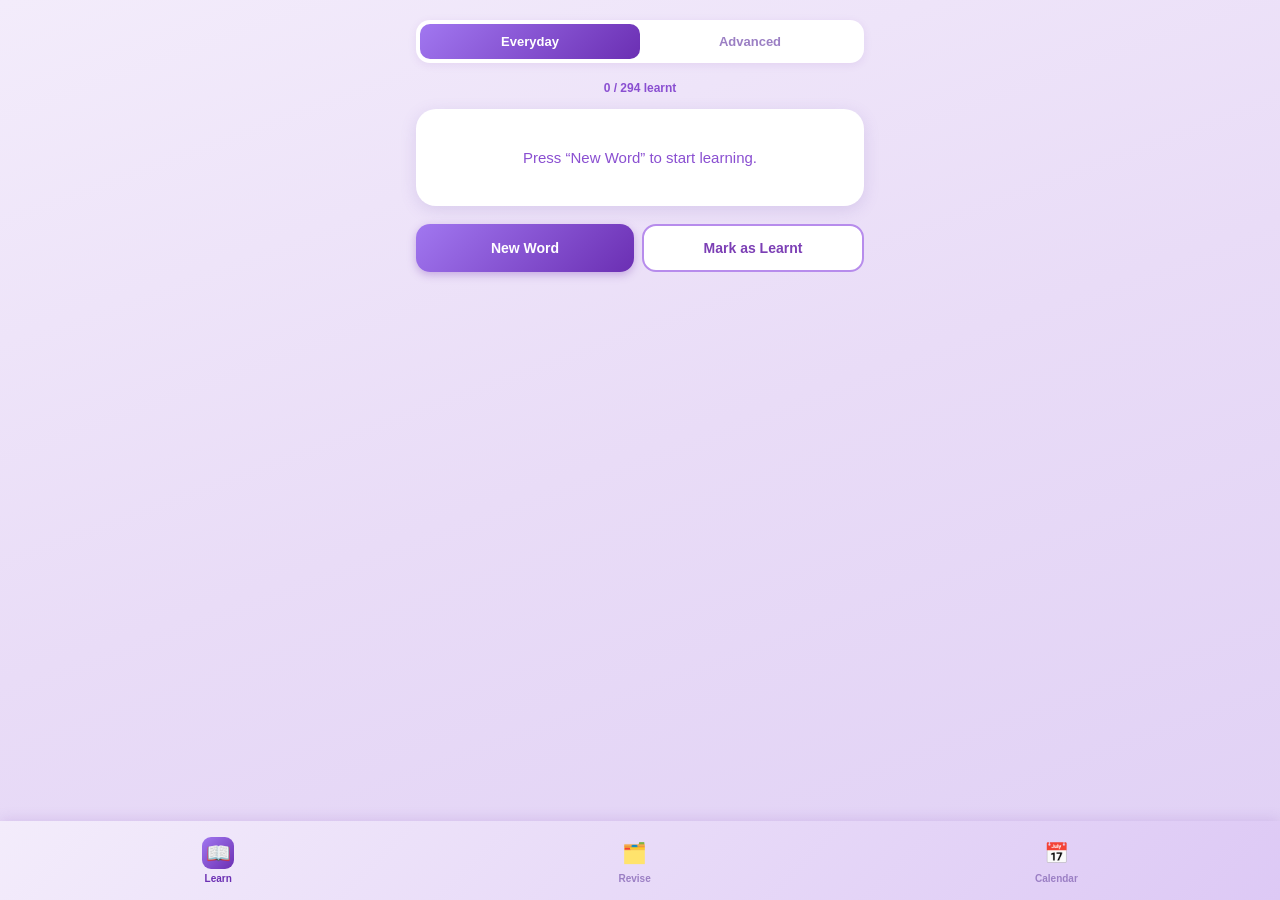
==== App/index.html @ 58595f94 "Initial commit: offline vocabulary PWA Co-Authored-By: Claude Sonnet 5.5 <noreply@anthropic.com>" ====
<!DOCTYPE html>
<html lang="en">
<head>
  <meta charset="UTF-8" />
  <meta name="viewport" content="width=device-width, initial-scale=1, viewport-fit=cover, user-scalable=no" />
  <title>Vocab</title>
  <meta name="theme-color" content="#6b2fb3" />
  <link rel="manifest" href="manifest.json" />
  <link rel="apple-touch-icon" href="icons/icon-180.png" />
  <meta name="apple-mobile-web-app-capable" content="yes" />
  <meta name="apple-mobile-web-app-status-bar-style" content="black-translucent" />
  <meta name="apple-mobile-web-app-title" content="Vocab" />
  <link rel="stylesheet" href="styles.css" />
</head>
<body>
  <main id="app">
    <section id="view-learn" class="view" data-view="learn"></section>
    <section id="view-revise" class="view" data-view="revise" hidden></section>
    <section id="view-calendar" class="view" data-view="calendar" hidden></section>
  </main>

  <nav id="tab-bar">
    <button class="tab-button" data-tab="learn" aria-current="page">
      <span class="tab-icon">📖</span>
      <span class="tab-label">Learn</span>
    </button>
    <button class="tab-button" data-tab="revise">
      <span class="tab-icon">🗂️</span>
      <span class="tab-label">Revise</span>
    </button>
    <button class="tab-button" data-tab="calendar">
      <span class="tab-icon">📅</span>
      <span class="tab-label">Calendar</span>
    </button>
  </nav>

  <script type="module" src="js/app.js"></script>
</body>
</html>
---- App/styles.css ----
* {
  box-sizing: border-box;
  margin: 0;
  padding: 0;
}

html, body {
  height: 100%;
}

body {
  font-family: Helvetica, "Helvetica Neue", Arial, sans-serif;
  background: linear-gradient(160deg, #f3ecfb 0%, #e9dcf7 50%, #e0d0f5 100%);
  color: #3d2463;
  min-height: 100vh;
  min-height: 100dvh;
  display: flex;
  flex-direction: column;
  -webkit-font-smoothing: antialiased;
}

#app {
  flex: 1;
  overflow-y: auto;
  padding: 20px 16px calc(90px + env(safe-area-inset-bottom));
  max-width: 480px;
  margin: 0 auto;
  width: 100%;
}

.view[hidden] {
  display: none;
}

/* ===== Tab bar ===== */
#tab-bar {
  position: fixed;
  bottom: 0;
  left: 0;
  right: 0;
  display: flex;
  justify-content: space-around;
  background: linear-gradient(135deg, #f3ecfb, #ddc9f5);
  padding: 10px 10px calc(10px + env(safe-area-inset-bottom));
  box-shadow: 0 -2px 12px rgba(124, 63, 181, 0.15);
}

.tab-button {
  background: none;
  border: none;
  display: flex;
  flex-direction: column;
  align-items: center;
  gap: 4px;
  padding: 6px 18px;
  color: #9b7fc4;
  font-family: inherit;
  cursor: pointer;
}

.tab-button[aria-current="page"] {
  color: #6b2fb3;
}

.tab-icon {
  font-size: 20px;
  width: 32px;
  height: 32px;
  display: flex;
  align-items: center;
  justify-content: center;
  border-radius: 9px;
}

.tab-button[aria-current="page"] .tab-icon {
  background: linear-gradient(135deg, #a177f0, #6b2fb3);
}

.tab-label {
  font-size: 10px;
  font-weight: 700;
}

/* ===== Word card (Learn tab) ===== */
.word-card {
  background: #ffffff;
  border-radius: 20px;
  padding: 24px 20px;
  box-shadow: 0 4px 16px rgba(124, 92, 181, 0.18);
}

.deck-toggle {
  display: flex;
  background: #ffffff;
  border-radius: 14px;
  padding: 4px;
  margin-bottom: 18px;
  box-shadow: 0 2px 8px rgba(124, 63, 181, 0.1);
}

.deck-toggle button {
  flex: 1;
  border: none;
  background: none;
  padding: 10px;
  border-radius: 10px;
  font-family: inherit;
  font-weight: 700;
  font-size: 13px;
  color: #9b7fc4;
  cursor: pointer;
}

.deck-toggle button.active {
  background: linear-gradient(135deg, #a177f0, #6b2fb3);
  color: white;
}

.progress-label {
  text-align: center;
  font-size: 12px;
  color: #8a4fd1;
  font-weight: 700;
  margin-bottom: 14px;
}

.word-label {
  text-align: center;
  color: #7c3fb5;
  font-size: 11px;
  letter-spacing: 0.08em;
  text-transform: uppercase;
  font-weight: 700;
  margin-bottom: 18px;
}

.word-title {
  text-align: center;
  font-size: 30px;
  font-weight: 700;
  color: #3d2463;
  margin-bottom: 6px;
}

.word-pronunciation {
  text-align: center;
  color: #8a4fd1;
  font-size: 14px;
  margin-bottom: 20px;
}

.meaning-block {
  background: #f8f4fd;
  border-radius: 14px;
  padding: 14px;
  margin-bottom: 10px;
  border: 1px solid #e6daf5;
}

.meaning-pos {
  font-size: 11px;
  font-weight: 700;
  text-transform: uppercase;
  color: #a177f0;
  margin-bottom: 4px;
}

.meaning-definition {
  font-size: 14px;
  color: #3d2463;
  margin-bottom: 6px;
}

.meaning-example {
  font-size: 12px;
  color: #8a4fd1;
  font-style: italic;
}

.button-row {
  display: flex;
  gap: 8px;
  margin-top: 18px;
}

.btn-primary, .btn-secondary {
  flex: 1;
  border: none;
  border-radius: 14px;
  padding: 14px 10px;
  font-family: inherit;
  font-size: 14px;
  font-weight: 700;
  cursor: pointer;
}

.btn-primary {
  background: linear-gradient(135deg, #a177f0, #6b2fb3);
  color: white;
  box-shadow: 0 3px 8px rgba(124, 63, 181, 0.35);
}

.btn-secondary {
  background: #ffffff;
  color: #7c3fb5;
  border: 2px solid #b78cec;
}

.btn-secondary.confirmed {
  background: #e9dcf7;
  color: #6b2fb3;
  border-color: transparent;
}

.empty-state {
  text-align: center;
  padding: 40px 20px;
  color: #8a4fd1;
  font-size: 15px;
}

/* ===== Revise tab ===== */
.flashcard {
  background: #ffffff;
  border-radius: 20px;
  padding: 32px 20px;
  text-align: center;
  box-shadow: 0 4px 16px rgba(124, 92, 181, 0.18);
  min-height: 220px;
  display: flex;
  flex-direction: column;
  justify-content: center;
}

.flashcard-deck-tag {
  font-size: 10px;
  text-transform: uppercase;
  letter-spacing: 0.08em;
  color: #a177f0;
  font-weight: 700;
  margin-bottom: 10px;
}

.flashcard-word {
  font-size: 28px;
  font-weight: 700;
  color: #3d2463;
}

.flashcard-reveal-hint {
  margin-top: 16px;
  font-size: 13px;
  color: #9b7fc4;
}

/* ===== Calendar tab ===== */
.calendar-grid {
  display: grid;
  grid-template-columns: repeat(7, 1fr);
  gap: 6px;
  background: #ffffff;
  border-radius: 20px;
  padding: 16px;
  box-shadow: 0 4px 16px rgba(124, 92, 181, 0.18);
}

.calendar-weekday {
  text-align: center;
  font-size: 10px;
  font-weight: 700;
  color: #9b7fc4;
  padding-bottom: 6px;
}

.calendar-day {
  aspect-ratio: 1;
  display: flex;
  flex-direction: column;
  align-items: center;
  justify-content: center;
  border-radius: 10px;
  font-size: 13px;
  color: #3d2463;
  background: none;
  border: none;
  font-family: inherit;
  cursor: pointer;
}

.calendar-day.has-entries {
  background: #f3ecfb;
  font-weight: 700;
}

.calendar-day-dot {
  width: 5px;
  height: 5px;
  border-radius: 50%;
  background: linear-gradient(135deg, #a177f0, #6b2fb3);
  margin-top: 2px;
}

.calendar-month-label {
  text-align: center;
  font-weight: 700;
  font-size: 16px;
  margin-bottom: 12px;
  color: #3d2463;
}
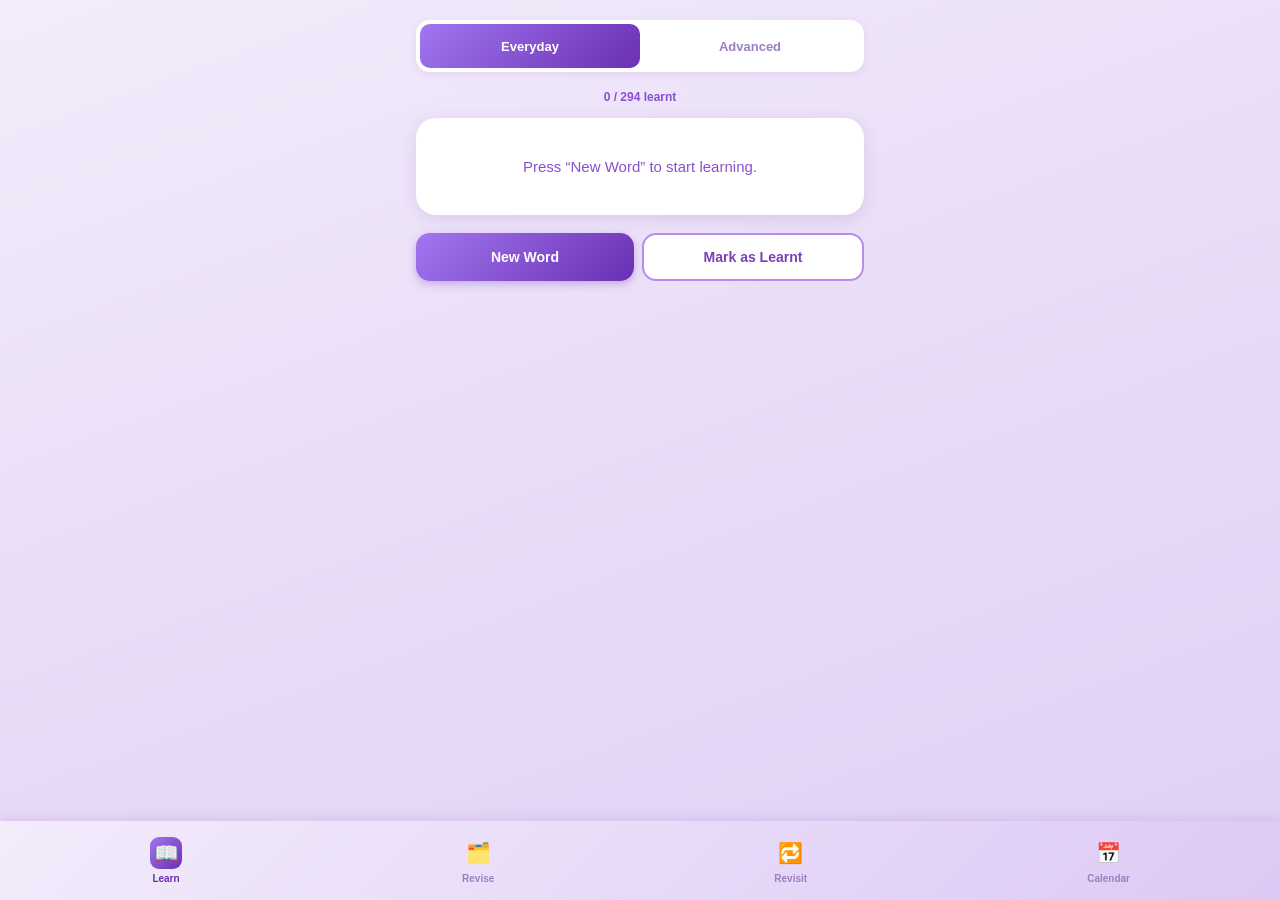
==== commit 38c55344: "Add Revisit tab: shuffled flashcard rounds over learnt words Co-Authored-By: Claude Sonnet 5.5 <nore" ====
--- a/App/index.html
+++ b/App/index.html
@@ -16,6 +16,7 @@
   <main id="app">
     <section id="view-learn" class="view" data-view="learn"></section>
     <section id="view-revise" class="view" data-view="revise" hidden></section>
+    <section id="view-revisit" class="view" data-view="revisit" hidden></section>
     <section id="view-calendar" class="view" data-view="calendar" hidden></section>
   </main>
 
@@ -28,6 +29,10 @@
       <span class="tab-icon">🗂️</span>
       <span class="tab-label">Revise</span>
     </button>
+    <button class="tab-button" data-tab="revisit">
+      <span class="tab-icon">🔁</span>
+      <span class="tab-label">Revisit</span>
+    </button>
     <button class="tab-button" data-tab="calendar">
       <span class="tab-icon">📅</span>
       <span class="tab-label">Calendar</span>
--- a/App/styles.css
+++ b/App/styles.css
@@ -8,6 +8,11 @@
   height: 100%;
 }
 
+/* shows through, instead of white, if the page ever falls short of the screen */
+html {
+  background-color: #dfcdf5;
+}
+
 body {
   font-family: Helvetica, "Helvetica Neue", Arial, sans-serif;
   background: linear-gradient(160deg, #f3ecfb 0%, #e9dcf7 50%, #e0d0f5 100%);
@@ -19,10 +24,22 @@
   -webkit-font-smoothing: antialiased;
 }
 
+/* keeps scrolled content from showing behind the iOS status bar */
+body::before {
+  content: "";
+  position: fixed;
+  top: 0;
+  left: 0;
+  right: 0;
+  height: env(safe-area-inset-top);
+  background: #f3ecfb;
+  z-index: 10;
+}
+
 #app {
   flex: 1;
   overflow-y: auto;
-  padding: 20px 16px calc(90px + env(safe-area-inset-bottom));
+  padding: calc(20px + env(safe-area-inset-top)) 16px calc(90px + env(safe-area-inset-bottom));
   max-width: 480px;
   margin: 0 auto;
   width: 100%;
@@ -103,6 +120,7 @@
   border: none;
   background: none;
   padding: 10px;
+  min-height: 44px;
   border-radius: 10px;
   font-family: inherit;
   font-weight: 700;
@@ -253,6 +271,11 @@
   color: #9b7fc4;
 }
 
+.flashcard-meaning {
+  margin-top: 16px;
+  text-align: left;
+}
+
 /* ===== Calendar tab ===== */
 .calendar-grid {
   display: grid;
@@ -307,3 +330,22 @@
   margin-bottom: 12px;
   color: #3d2463;
 }
+
+/* iOS home screen apps can launch with the screen height short by the top inset,
+   leaving a blank band under a bottom-pinned tab bar until the page is dragged.
+   100vh is the full screen there, so size to it and keep the tab bar in the layout. */
+@media (display-mode: standalone) {
+  html, body {
+    height: 100vh;
+    overflow: hidden;
+  }
+
+  #app {
+    min-height: 0;
+    padding-bottom: 20px;
+  }
+
+  #tab-bar {
+    position: static;
+  }
+}
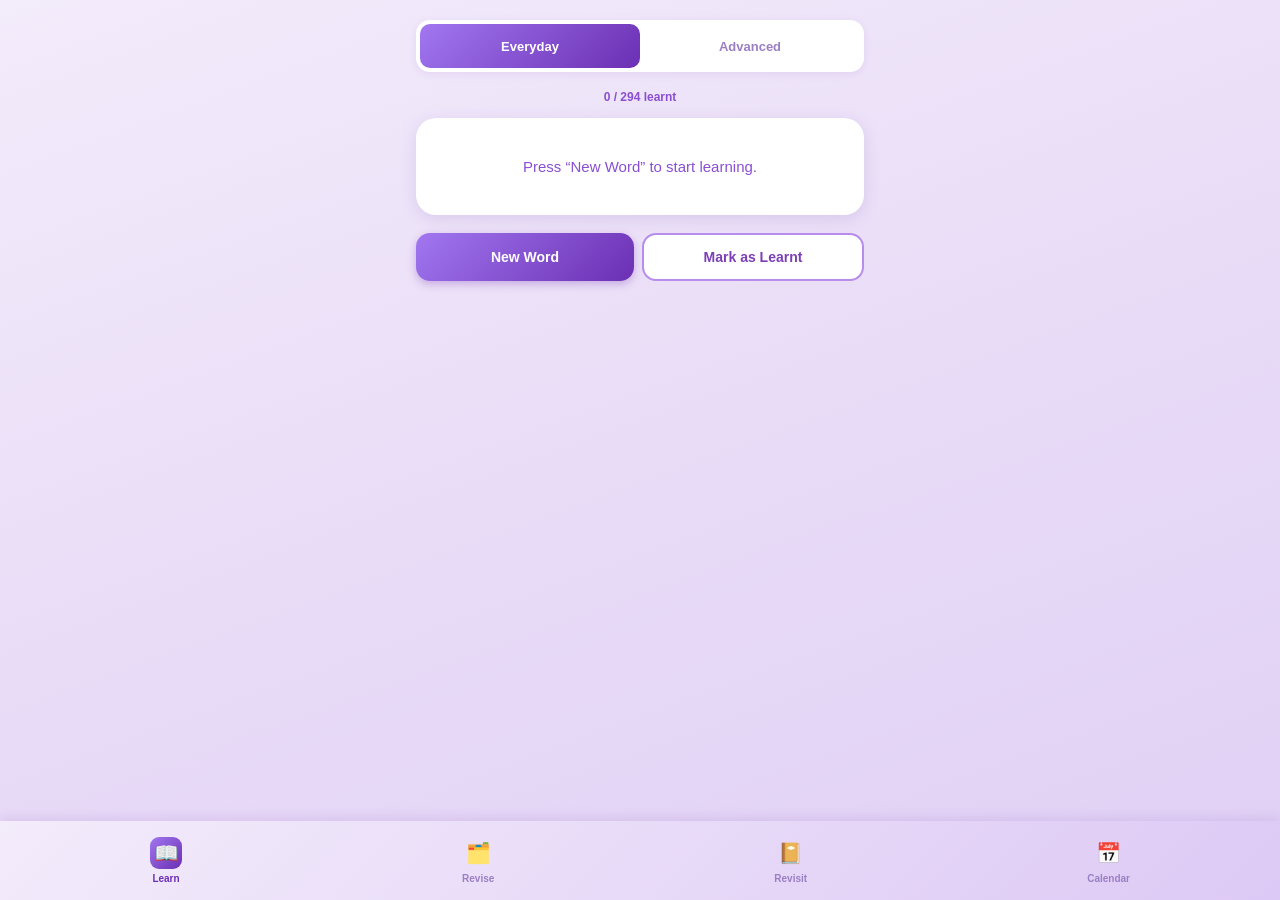
==== commit dfd9b626: "Make Revisit a searchable list of learnt words, with a notebook icon Replaces the shuffled flashcard" ====
--- a/App/index.html
+++ b/App/index.html
@@ -30,7 +30,7 @@
       <span class="tab-label">Revise</span>
     </button>
     <button class="tab-button" data-tab="revisit">
-      <span class="tab-icon">🔁</span>
+      <span class="tab-icon">📔</span>
       <span class="tab-label">Revisit</span>
     </button>
     <button class="tab-button" data-tab="calendar">
--- a/App/styles.css
+++ b/App/styles.css
@@ -271,9 +271,40 @@
   color: #9b7fc4;
 }
 
-.flashcard-meaning {
-  margin-top: 16px;
-  text-align: left;
+/* ===== Revisit tab ===== */
+.revisit-header {
+  position: sticky;
+  /* the -20px / 20px pair covers #app's own top padding while stuck, so cards
+     don't show between the status bar and the search box */
+  top: -20px;
+  margin-top: -20px;
+  padding-top: 20px;
+  z-index: 5;
+  background: #f3ecfb;
+  padding-bottom: 2px;
+}
+
+.revisit-search {
+  width: 100%;
+  min-height: 44px;
+  padding: 10px 14px;
+  margin-bottom: 8px;
+  border: 2px solid #b78cec;
+  border-radius: 14px;
+  background: #ffffff;
+  color: #3d2463;
+  font-family: inherit;
+  /* below 16px iOS zooms the page when the field is focused */
+  font-size: 16px;
+  -webkit-appearance: none;
+}
+
+.revisit-count {
+  margin-bottom: 8px;
+}
+
+.revisit-card {
+  margin-bottom: 14px;
 }
 
 /* ===== Calendar tab ===== */
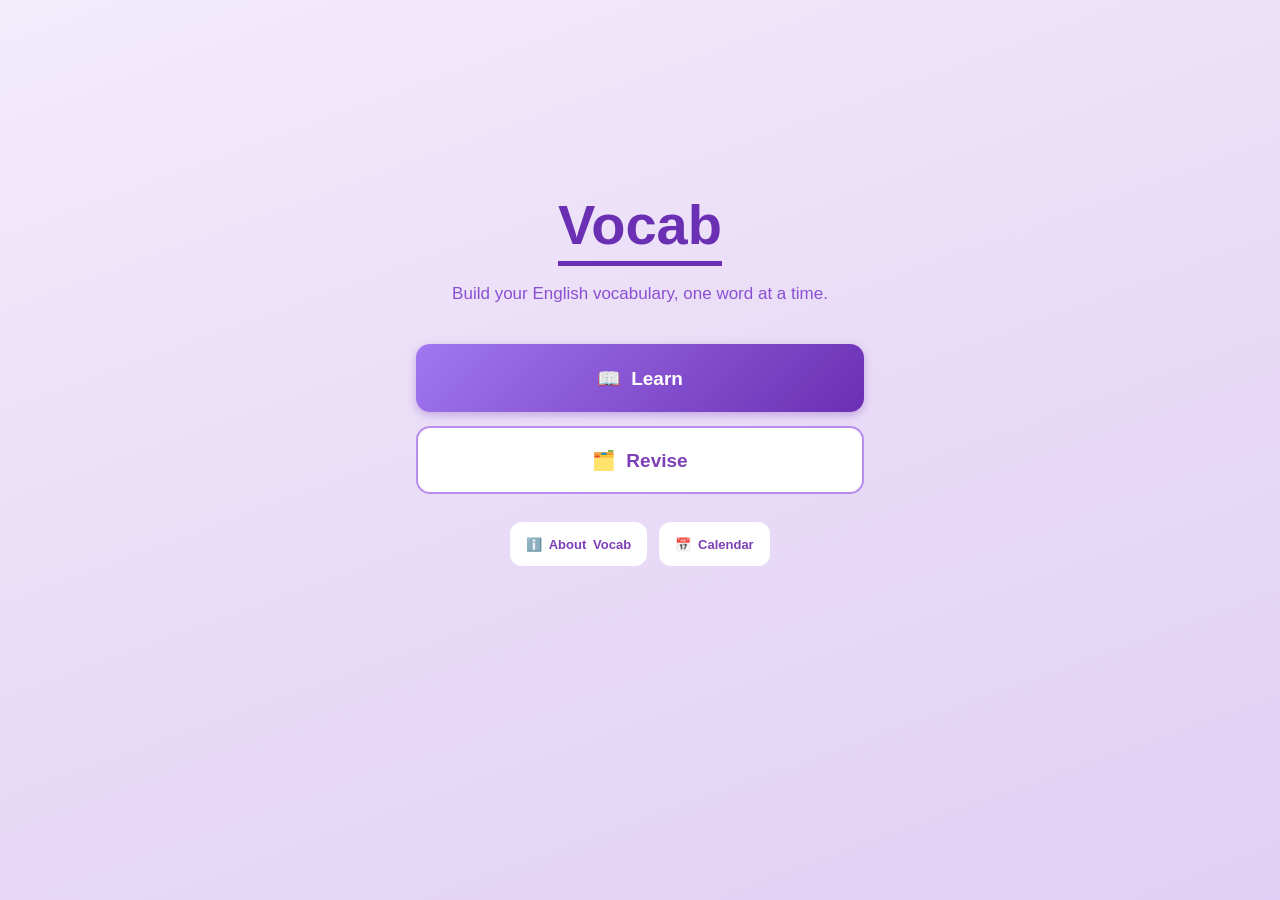
==== commit 767e8ca0: "Add start page and About tab, collapsible Revisit list with Remove Also enlarge word card text and e" ====
--- a/App/index.html
+++ b/App/index.html
@@ -14,14 +14,82 @@
 </head>
 <body>
   <main id="app">
-    <section id="view-learn" class="view" data-view="learn"></section>
+    <section id="view-home" class="view home" data-view="home">
+      <h1 class="home-title">Vocab</h1>
+      <p class="home-tagline">Build your English vocabulary, one word at a time.</p>
+      <div class="home-actions">
+        <button class="btn-primary home-main" data-goto="learn">📖 Learn</button>
+        <button class="btn-secondary home-main" data-goto="practice">🗂️ Revise</button>
+      </div>
+      <div class="home-links">
+        <button class="home-link" data-goto="about">ℹ️ About Vocab</button>
+        <button class="home-link" data-goto="calendar">📅 Calendar</button>
+      </div>
+    </section>
+    <section id="view-practice" class="view" data-view="practice" hidden>
+      <h2 class="page-title">How would you like to revise?</h2>
+      <button class="word-card choice" data-goto="revise">
+        <span class="choice-title">🗂️ Revise</span>
+        <span class="choice-text">Test yourself with flashcards.</span>
+      </button>
+      <button class="word-card choice" data-goto="revisit">
+        <span class="choice-title">📔 Revisit</span>
+        <span class="choice-text">Browse and search every word you've learnt.</span>
+      </button>
+    </section>
+    <section id="view-learn" class="view" data-view="learn" hidden></section>
     <section id="view-revise" class="view" data-view="revise" hidden></section>
     <section id="view-revisit" class="view" data-view="revisit" hidden></section>
     <section id="view-calendar" class="view" data-view="calendar" hidden></section>
+    <section id="view-about" class="view" data-view="about" hidden>
+      <h2 class="page-title">About Vocab</h2>
+      <div class="word-card about">
+        <p>Vocab helps you learn English words that turn up in newspapers, magazines, TV and conversation.</p>
+
+        <h3>📖 Learn a new word</h3>
+        <ol>
+          <li>Choose the <strong>Everyday</strong> or <strong>Advanced</strong> deck at the top.</li>
+          <li>Tap <strong>New Word</strong>.</li>
+          <li>Read the pronunciation, meaning and example sentence.</li>
+          <li>Once you know it, tap <strong>Mark as Learnt</strong>. If you don't, it can come up again later.</li>
+        </ol>
+
+        <h3>🗂️ Revise with flashcards</h3>
+        <ol>
+          <li>Read the word and try to recall its meaning.</li>
+          <li>Tap the card to check.</li>
+          <li>Tap <strong>Got it</strong> or <strong>Still learning</strong> to see the next card. Neither changes your learnt words.</li>
+        </ol>
+
+        <h3>📔 Revisit your words</h3>
+        <ol>
+          <li>Scroll the list, or search by word or meaning.</li>
+          <li>Tap a word to open its card, and tap it again to close it.</li>
+          <li>To un-learn a word, open it, tap <strong>Remove</strong> and confirm.</li>
+        </ol>
+
+        <h3>📅 Calendar</h3>
+        <ol>
+          <li>A dot marks each day this month when you learnt something.</li>
+          <li>Tap a date to see that day's words.</li>
+        </ol>
+
+        <h3>📱 Good to know</h3>
+        <ul>
+          <li>Revise, Revisit and Calendar show only words you've marked as learnt.</li>
+          <li>To install on iPhone, open the app in Safari, tap <strong>Share</strong>, then <strong>Add to Home Screen</strong>.</li>
+          <li>Once installed, it works offline. To get updates, open it while online, wait a few seconds, then close and reopen it.</li>
+          <li>Your progress is stored only on this device. <strong>Removing the app or clearing Safari data can erase it.</strong></li>
+        </ul>
+      </div>
+      <div class="button-row">
+        <button class="btn-secondary" data-goto="home">Back to start page</button>
+      </div>
+    </section>
   </main>
 
-  <nav id="tab-bar">
-    <button class="tab-button" data-tab="learn" aria-current="page">
+  <nav id="tab-bar" hidden>
+    <button class="tab-button" data-tab="learn">
       <span class="tab-icon">📖</span>
       <span class="tab-label">Learn</span>
     </button>
@@ -37,6 +105,10 @@
       <span class="tab-icon">📅</span>
       <span class="tab-label">Calendar</span>
     </button>
+    <button class="tab-button" data-tab="about">
+      <span class="tab-icon">ℹ️</span>
+      <span class="tab-label">About</span>
+    </button>
   </nav>
 
   <script type="module" src="js/app.js"></script>
--- a/App/styles.css
+++ b/App/styles.css
@@ -49,6 +49,123 @@
   display: none;
 }
 
+#tab-bar[hidden] {
+  display: none;
+}
+
+/* ===== Landing, chooser and About pages ===== */
+.home:not([hidden]) {
+  display: flex;
+  flex-direction: column;
+  align-items: center;
+  justify-content: center;
+  min-height: 80vh;
+  text-align: center;
+}
+
+.home-title {
+  font-size: 56px;
+  line-height: 1.1;
+  color: #6b2fb3;
+  /* as wide as the word itself, so the underline spans all of "Vocab" */
+  border-bottom: 5px solid #6b2fb3;
+  padding-bottom: 6px;
+}
+
+.home-tagline {
+  font-size: 17px;
+  color: #8a4fd1;
+  margin: 18px 0 40px;
+  text-wrap: balance;
+}
+
+.home-actions {
+  display: flex;
+  flex-direction: column;
+  gap: 14px;
+  width: 100%;
+}
+
+.home-actions .home-main {
+  flex: none;
+  min-height: 68px;
+  word-spacing: 0.25em;
+  font-size: 19px;
+}
+
+.home-links {
+  display: flex;
+  gap: 12px;
+  margin-top: 28px;
+}
+
+.home-link {
+  word-spacing: 0.25em;
+  min-height: 44px;
+  padding: 0 16px;
+  border: none;
+  border-radius: 12px;
+  background: #ffffff;
+  color: #7c3fb5;
+  font-family: inherit;
+  font-size: 13px;
+  font-weight: 700;
+  cursor: pointer;
+}
+
+.page-title {
+  font-size: 20px;
+  text-align: center;
+  margin-bottom: 18px;
+}
+
+.choice {
+  display: flex;
+  flex-direction: column;
+  gap: 8px;
+  width: 100%;
+  margin-bottom: 14px;
+  border: none;
+  text-align: left;
+  color: inherit;
+  font-family: inherit;
+  cursor: pointer;
+}
+
+.choice-title {
+  font-size: 20px;
+  font-weight: 700;
+}
+
+.choice-text {
+  font-size: 15px;
+  color: #8a4fd1;
+}
+
+.about p {
+  font-size: 16px;
+  line-height: 1.5;
+  margin-bottom: 12px;
+}
+
+.about h3 {
+  font-size: 18px;
+  color: #6b2fb3;
+  margin: 22px 0 10px;
+}
+
+/* the global reset removes list indents, so put them back */
+.about ol,
+.about ul {
+  padding-left: 22px;
+}
+
+.about li {
+  font-size: 16px;
+  line-height: 1.5;
+  margin-bottom: 8px;
+}
+
 /* ===== Tab bar ===== */
 #tab-bar {
   position: fixed;
@@ -69,7 +186,7 @@
   flex-direction: column;
   align-items: center;
   gap: 4px;
-  padding: 6px 18px;
+  padding: 6px 10px;
   color: #9b7fc4;
   font-family: inherit;
   cursor: pointer;
@@ -163,35 +280,38 @@
 .word-pronunciation {
   text-align: center;
   color: #8a4fd1;
-  font-size: 14px;
+  font-size: 17px;
   margin-bottom: 20px;
 }
 
 .meaning-block {
   background: #f8f4fd;
   border-radius: 14px;
-  padding: 14px;
-  margin-bottom: 10px;
+  padding: 18px 16px;
+  margin-bottom: 12px;
   border: 1px solid #e6daf5;
 }
 
 .meaning-pos {
-  font-size: 11px;
-  font-weight: 700;
+  font-size: 13px;
+  font-weight: 700;
+  letter-spacing: 0.04em;
   text-transform: uppercase;
-  color: #a177f0;
-  margin-bottom: 4px;
+  color: #7c3fb5;
+  margin-bottom: 8px;
 }
 
 .meaning-definition {
-  font-size: 14px;
-  color: #3d2463;
-  margin-bottom: 6px;
+  font-size: 18px;
+  line-height: 1.45;
+  color: #3d2463;
+  margin-bottom: 12px;
 }
 
 .meaning-example {
-  font-size: 12px;
-  color: #8a4fd1;
+  font-size: 16px;
+  line-height: 1.5;
+  color: #6b2fb3;
   font-style: italic;
 }
 
@@ -303,8 +423,75 @@
   margin-bottom: 8px;
 }
 
-.revisit-card {
+.revisit-item {
+  background: #ffffff;
+  border-radius: 12px;
+  margin-bottom: 6px;
+  box-shadow: 0 2px 8px rgba(124, 63, 181, 0.1);
+}
+
+.revisit-summary {
+  display: flex;
+  align-items: center;
+  gap: 8px;
+  min-height: 44px;
+  padding: 8px 14px;
+  list-style: none;
+  cursor: pointer;
+}
+
+.revisit-summary::-webkit-details-marker {
+  display: none;
+}
+
+.revisit-summary::after {
+  content: "›";
+  color: #a177f0;
+  font-size: 18px;
+  transition: transform 0.15s;
+}
+
+.revisit-item[open] .revisit-summary::after {
+  transform: rotate(90deg);
+}
+
+.revisit-word {
+  flex: 1;
+  font-size: 14px;
+  font-weight: 700;
+  color: #3d2463;
+}
+
+.revisit-deck {
+  font-size: 9px;
+  font-weight: 700;
+  letter-spacing: 0.08em;
+  text-transform: uppercase;
+  color: #a177f0;
+}
+
+.revisit-body {
+  padding: 4px 12px 14px;
+}
+
+.revisit-pronunciation {
+  font-size: 16px;
+  color: #8a4fd1;
   margin-bottom: 14px;
+}
+
+.revisit-remove {
+  display: block;
+  min-height: 44px;
+  margin: 0 auto -8px;
+  padding: 0 20px;
+  border: none;
+  background: none;
+  color: #9b3d6e;
+  font-family: inherit;
+  font-size: 13px;
+  font-weight: 700;
+  cursor: pointer;
 }
 
 /* ===== Calendar tab ===== */
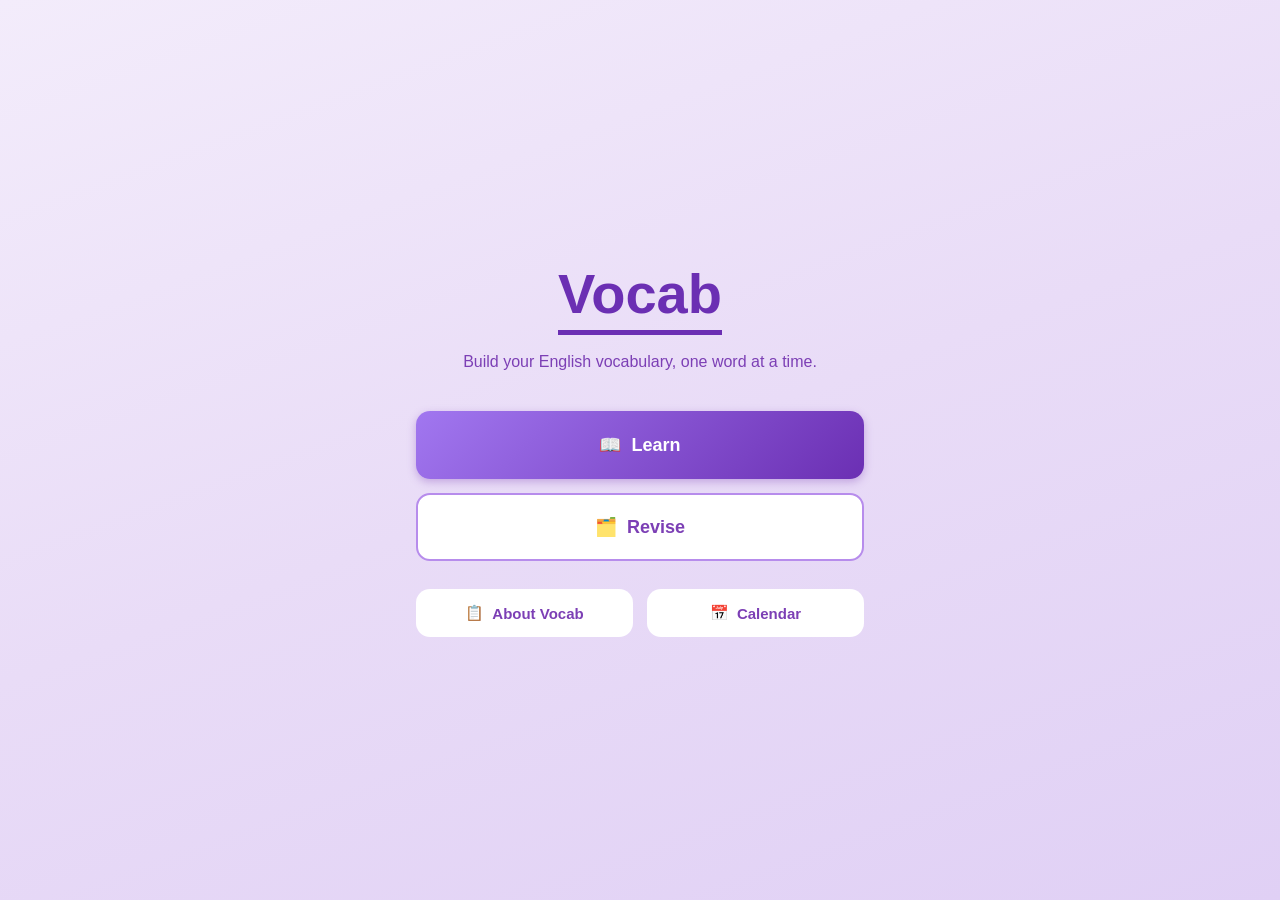
==== commit fbe5b1a7: "Final UI pass: one type scale, layout fixes for all screens, new icon files - shared sizes, corner r" ====
--- a/App/index.html
+++ b/App/index.html
@@ -6,7 +6,7 @@
   <title>Vocab</title>
   <meta name="theme-color" content="#6b2fb3" />
   <link rel="manifest" href="manifest.json" />
-  <link rel="apple-touch-icon" href="icons/icon-180.png" />
+  <link rel="apple-touch-icon" href="icons/icon-180-v2.png" />
   <meta name="apple-mobile-web-app-capable" content="yes" />
   <meta name="apple-mobile-web-app-status-bar-style" content="black-translucent" />
   <meta name="apple-mobile-web-app-title" content="Vocab" />
@@ -18,12 +18,12 @@
       <h1 class="home-title">Vocab</h1>
       <p class="home-tagline">Build your English vocabulary, one word at a time.</p>
       <div class="home-actions">
-        <button class="btn-primary home-main" data-goto="learn">📖 Learn</button>
-        <button class="btn-secondary home-main" data-goto="practice">🗂️ Revise</button>
+        <button class="btn-primary home-main" data-goto="learn"><span aria-hidden="true">📖</span>Learn</button>
+        <button class="btn-secondary home-main" data-goto="practice"><span aria-hidden="true">🗂️</span>Revise</button>
       </div>
       <div class="home-links">
-        <button class="home-link" data-goto="about">ℹ️ About Vocab</button>
-        <button class="home-link" data-goto="calendar">📅 Calendar</button>
+        <button class="home-link" data-goto="about"><span aria-hidden="true">📋</span>About Vocab</button>
+        <button class="home-link" data-goto="calendar"><span aria-hidden="true">📅</span>Calendar</button>
       </div>
     </section>
     <section id="view-practice" class="view" data-view="practice" hidden>
@@ -106,7 +106,7 @@
       <span class="tab-label">Calendar</span>
     </button>
     <button class="tab-button" data-tab="about">
-      <span class="tab-icon">ℹ️</span>
+      <span class="tab-icon">📋</span>
       <span class="tab-label">About</span>
     </button>
   </nav>
--- a/App/styles.css
+++ b/App/styles.css
@@ -4,6 +4,26 @@
   padding: 0;
 }
 
+/* One shared scale for type, corners and colour, so screens stay in step. */
+:root {
+  --text-xs: 11px;    /* tags, tab labels, weekday letters */
+  --text-sm: 13px;    /* small labels, hints, counters */
+  --text-md: 15px;    /* buttons and list rows */
+  --text-base: 16px;  /* reading text */
+  --text-lg: 18px;    /* meanings, section headings */
+  --text-xl: 20px;    /* page headings */
+  --text-word: 30px;  /* the word being studied */
+
+  --radius-card: 20px;
+  --radius-control: 14px;
+  --radius-inner: 10px;
+
+  --ink: #3d2463;
+  --accent: #7c3fb5;
+  --accent-strong: #6b2fb3;
+  --muted: #6e5798;
+}
+
 html, body {
   height: 100%;
 }
@@ -11,12 +31,15 @@
 /* shows through, instead of white, if the page ever falls short of the screen */
 html {
   background-color: #dfcdf5;
+  /* stop iOS enlarging some text when the phone is turned sideways */
+  -webkit-text-size-adjust: 100%;
+  text-size-adjust: 100%;
 }
 
 body {
   font-family: Helvetica, "Helvetica Neue", Arial, sans-serif;
   background: linear-gradient(160deg, #f3ecfb 0%, #e9dcf7 50%, #e0d0f5 100%);
-  color: #3d2463;
+  color: var(--ink);
   min-height: 100vh;
   min-height: 100dvh;
   display: flex;
@@ -54,27 +77,35 @@
 }
 
 /* ===== Landing, chooser and About pages ===== */
+
+/* the start page has no tab bar, so it centres in the whole screen */
+#app:has(> .home:not([hidden])) {
+  display: flex;
+  flex-direction: column;
+  padding-bottom: calc(20px + env(safe-area-inset-bottom));
+}
+
 .home:not([hidden]) {
   display: flex;
+  flex: 1 0 auto;
   flex-direction: column;
   align-items: center;
   justify-content: center;
-  min-height: 80vh;
   text-align: center;
 }
 
 .home-title {
   font-size: 56px;
   line-height: 1.1;
-  color: #6b2fb3;
+  color: var(--accent-strong);
   /* as wide as the word itself, so the underline spans all of "Vocab" */
-  border-bottom: 5px solid #6b2fb3;
+  border-bottom: 5px solid var(--accent-strong);
   padding-bottom: 6px;
 }
 
 .home-tagline {
-  font-size: 17px;
-  color: #8a4fd1;
+  font-size: var(--text-base);
+  color: var(--accent);
   margin: 18px 0 40px;
   text-wrap: balance;
 }
@@ -87,34 +118,41 @@
 }
 
 .home-actions .home-main {
+  display: flex;
+  align-items: center;
+  justify-content: center;
+  gap: 10px;
   flex: none;
   min-height: 68px;
-  word-spacing: 0.25em;
-  font-size: 19px;
+  font-size: var(--text-lg);
 }
 
 .home-links {
   display: flex;
-  gap: 12px;
+  gap: 14px;
+  width: 100%;
   margin-top: 28px;
 }
 
 .home-link {
-  word-spacing: 0.25em;
-  min-height: 44px;
-  padding: 0 16px;
+  flex: 1;
+  display: flex;
+  align-items: center;
+  justify-content: center;
+  gap: 8px;
+  min-height: 48px;
   border: none;
-  border-radius: 12px;
+  border-radius: var(--radius-control);
   background: #ffffff;
-  color: #7c3fb5;
+  color: var(--accent);
   font-family: inherit;
-  font-size: 13px;
+  font-size: var(--text-md);
   font-weight: 700;
   cursor: pointer;
 }
 
 .page-title {
-  font-size: 20px;
+  font-size: var(--text-xl);
   text-align: center;
   margin-bottom: 18px;
 }
@@ -133,24 +171,24 @@
 }
 
 .choice-title {
-  font-size: 20px;
+  font-size: var(--text-xl);
   font-weight: 700;
 }
 
 .choice-text {
-  font-size: 15px;
-  color: #8a4fd1;
+  font-size: var(--text-md);
+  color: var(--accent);
 }
 
 .about p {
-  font-size: 16px;
+  font-size: var(--text-base);
   line-height: 1.5;
   margin-bottom: 12px;
 }
 
 .about h3 {
-  font-size: 18px;
-  color: #6b2fb3;
+  font-size: var(--text-lg);
+  color: var(--accent-strong);
   margin: 22px 0 10px;
 }
 
@@ -161,7 +199,7 @@
 }
 
 .about li {
-  font-size: 16px;
+  font-size: var(--text-base);
   line-height: 1.5;
   margin-bottom: 8px;
 }
@@ -173,37 +211,40 @@
   left: 0;
   right: 0;
   display: flex;
-  justify-content: space-around;
-  background: linear-gradient(135deg, #f3ecfb, #ddc9f5);
-  padding: 10px 10px calc(10px + env(safe-area-inset-bottom));
+  background: linear-gradient(135deg, #f3ecfb, #e9dcf7);
+  /* on wide screens, keep the tabs lined up with the 480px content column */
+  padding: 10px max(8px, calc((100% - 480px) / 2)) calc(10px + env(safe-area-inset-bottom));
   box-shadow: 0 -2px 12px rgba(124, 63, 181, 0.15);
 }
 
 .tab-button {
+  flex: 1 1 0;
+  min-width: 0;
+  min-height: 44px;
   background: none;
   border: none;
   display: flex;
   flex-direction: column;
   align-items: center;
   gap: 4px;
-  padding: 6px 10px;
-  color: #9b7fc4;
+  padding: 6px 0;
+  color: var(--muted);
   font-family: inherit;
   cursor: pointer;
 }
 
 .tab-button[aria-current="page"] {
-  color: #6b2fb3;
+  color: var(--accent-strong);
 }
 
 .tab-icon {
-  font-size: 20px;
+  font-size: var(--text-xl);
   width: 32px;
   height: 32px;
   display: flex;
   align-items: center;
   justify-content: center;
-  border-radius: 9px;
+  border-radius: var(--radius-inner);
 }
 
 .tab-button[aria-current="page"] .tab-icon {
@@ -211,14 +252,14 @@
 }
 
 .tab-label {
-  font-size: 10px;
+  font-size: var(--text-xs);
   font-weight: 700;
 }
 
 /* ===== Word card (Learn tab) ===== */
 .word-card {
   background: #ffffff;
-  border-radius: 20px;
+  border-radius: var(--radius-card);
   padding: 24px 20px;
   box-shadow: 0 4px 16px rgba(124, 92, 181, 0.18);
 }
@@ -226,7 +267,7 @@
 .deck-toggle {
   display: flex;
   background: #ffffff;
-  border-radius: 14px;
+  border-radius: var(--radius-control);
   padding: 4px;
   margin-bottom: 18px;
   box-shadow: 0 2px 8px rgba(124, 63, 181, 0.1);
@@ -238,11 +279,11 @@
   background: none;
   padding: 10px;
   min-height: 44px;
-  border-radius: 10px;
+  border-radius: var(--radius-inner);
   font-family: inherit;
   font-weight: 700;
-  font-size: 13px;
-  color: #9b7fc4;
+  font-size: var(--text-md);
+  color: var(--muted);
   cursor: pointer;
 }
 
@@ -253,16 +294,16 @@
 
 .progress-label {
   text-align: center;
-  font-size: 12px;
-  color: #8a4fd1;
+  font-size: var(--text-sm);
+  color: var(--accent);
   font-weight: 700;
   margin-bottom: 14px;
 }
 
 .word-label {
   text-align: center;
-  color: #7c3fb5;
-  font-size: 11px;
+  color: var(--accent);
+  font-size: var(--text-xs);
   letter-spacing: 0.08em;
   text-transform: uppercase;
   font-weight: 700;
@@ -271,48 +312,68 @@
 
 .word-title {
   text-align: center;
-  font-size: 30px;
-  font-weight: 700;
-  color: #3d2463;
+  font-size: var(--text-word);
+  font-weight: 700;
+  color: var(--ink);
   margin-bottom: 6px;
 }
 
 .word-pronunciation {
   text-align: center;
-  color: #8a4fd1;
-  font-size: 17px;
+  color: var(--accent);
+  font-size: var(--text-base);
   margin-bottom: 20px;
 }
 
 .meaning-block {
   background: #f8f4fd;
-  border-radius: 14px;
+  border-radius: var(--radius-control);
   padding: 18px 16px;
   margin-bottom: 12px;
   border: 1px solid #e6daf5;
 }
 
+.meaning-block:last-child {
+  margin-bottom: 0;
+}
+
+/* keeps the gap when a word has no pronunciation line */
+.word-title + .meaning-block,
+.flashcard-word + .meaning-block {
+  margin-top: 14px;
+}
+
 .meaning-pos {
-  font-size: 13px;
+  font-size: var(--text-sm);
   font-weight: 700;
   letter-spacing: 0.04em;
   text-transform: uppercase;
-  color: #7c3fb5;
+  color: var(--accent);
   margin-bottom: 8px;
 }
 
 .meaning-definition {
-  font-size: 18px;
+  font-size: var(--text-lg);
   line-height: 1.45;
-  color: #3d2463;
+  color: var(--ink);
   margin-bottom: 12px;
 }
 
 .meaning-example {
-  font-size: 16px;
+  font-size: var(--text-base);
   line-height: 1.5;
-  color: #6b2fb3;
+  color: var(--accent-strong);
   font-style: italic;
+}
+
+.deck-tag,
+.flashcard-deck-tag,
+.revisit-deck {
+  font-size: var(--text-xs);
+  font-weight: 700;
+  letter-spacing: 0.08em;
+  text-transform: uppercase;
+  color: var(--muted);
 }
 
 .button-row {
@@ -323,11 +384,12 @@
 
 .btn-primary, .btn-secondary {
   flex: 1;
+  min-height: 48px;
   border: none;
-  border-radius: 14px;
+  border-radius: var(--radius-control);
   padding: 14px 10px;
   font-family: inherit;
-  font-size: 14px;
+  font-size: var(--text-md);
   font-weight: 700;
   cursor: pointer;
 }
@@ -340,27 +402,33 @@
 
 .btn-secondary {
   background: #ffffff;
-  color: #7c3fb5;
+  color: var(--accent);
   border: 2px solid #b78cec;
 }
 
 .btn-secondary.confirmed {
   background: #e9dcf7;
-  color: #6b2fb3;
+  color: var(--accent-strong);
   border-color: transparent;
 }
 
+/* "Mark as Learnt" before there is a word to mark */
+.btn-secondary:disabled:not(.confirmed) {
+  opacity: 0.45;
+  cursor: default;
+}
+
 .empty-state {
   text-align: center;
   padding: 40px 20px;
-  color: #8a4fd1;
-  font-size: 15px;
+  color: var(--accent);
+  font-size: var(--text-base);
 }
 
 /* ===== Revise tab ===== */
 .flashcard {
   background: #ffffff;
-  border-radius: 20px;
+  border-radius: var(--radius-card);
   padding: 32px 20px;
   text-align: center;
   box-shadow: 0 4px 16px rgba(124, 92, 181, 0.18);
@@ -371,52 +439,65 @@
 }
 
 .flashcard-deck-tag {
-  font-size: 10px;
-  text-transform: uppercase;
-  letter-spacing: 0.08em;
-  color: #a177f0;
-  font-weight: 700;
   margin-bottom: 10px;
 }
 
 .flashcard-word {
-  font-size: 28px;
-  font-weight: 700;
-  color: #3d2463;
+  font-size: var(--text-word);
+  font-weight: 700;
+  color: var(--ink);
+}
+
+.flashcard .word-pronunciation {
+  margin: 6px 0 20px;
+}
+
+.flashcard .meaning-block {
+  text-align: left;
 }
 
 .flashcard-reveal-hint {
   margin-top: 16px;
-  font-size: 13px;
-  color: #9b7fc4;
+  font-size: var(--text-sm);
+  color: var(--muted);
 }
 
 /* ===== Revisit tab ===== */
 .revisit-header {
   position: sticky;
   /* the -20px / 20px pair covers #app's own top padding while stuck, so cards
-     don't show between the status bar and the search box */
+     don't show between the status bar and the search box; the side values make
+     it a full-width bar instead of a floating box */
   top: -20px;
-  margin-top: -20px;
-  padding-top: 20px;
+  margin: -20px -16px 0;
+  padding: 20px 16px 2px;
   z-index: 5;
   background: #f3ecfb;
-  padding-bottom: 2px;
+  /* soft side edges, so the bar doesn't read as a box on wide screens */
+  -webkit-mask-image: linear-gradient(to right, transparent, #000 16px, #000 calc(100% - 16px), transparent);
+  mask-image: linear-gradient(to right, transparent, #000 16px, #000 calc(100% - 16px), transparent);
 }
 
 .revisit-search {
   width: 100%;
-  min-height: 44px;
+  min-height: 48px;
   padding: 10px 14px;
   margin-bottom: 8px;
   border: 2px solid #b78cec;
-  border-radius: 14px;
+  border-radius: var(--radius-control);
   background: #ffffff;
-  color: #3d2463;
+  color: var(--ink);
   font-family: inherit;
   /* below 16px iOS zooms the page when the field is focused */
-  font-size: 16px;
+  font-size: var(--text-base);
   -webkit-appearance: none;
+}
+
+/* replaces the browser's blue focus ring with one in the app's purple */
+.revisit-search:focus {
+  outline: none;
+  border-color: var(--accent-strong);
+  box-shadow: 0 0 0 3px rgba(107, 47, 179, 0.2);
 }
 
 .revisit-count {
@@ -425,7 +506,7 @@
 
 .revisit-item {
   background: #ffffff;
-  border-radius: 12px;
+  border-radius: var(--radius-control);
   margin-bottom: 6px;
   box-shadow: 0 2px 8px rgba(124, 63, 181, 0.1);
 }
@@ -434,7 +515,7 @@
   display: flex;
   align-items: center;
   gap: 8px;
-  min-height: 44px;
+  min-height: 48px;
   padding: 8px 14px;
   list-style: none;
   cursor: pointer;
@@ -446,8 +527,10 @@
 
 .revisit-summary::after {
   content: "›";
-  color: #a177f0;
-  font-size: 18px;
+  width: 12px;
+  text-align: center;
+  color: var(--muted);
+  font-size: var(--text-lg);
   transition: transform 0.15s;
 }
 
@@ -457,71 +540,78 @@
 
 .revisit-word {
   flex: 1;
-  font-size: 14px;
-  font-weight: 700;
-  color: #3d2463;
-}
-
-.revisit-deck {
-  font-size: 9px;
-  font-weight: 700;
-  letter-spacing: 0.08em;
-  text-transform: uppercase;
-  color: #a177f0;
+  font-size: var(--text-md);
+  font-weight: 700;
+  color: var(--ink);
+}
+
+/* an opened word reads as its card's title, larger than the text below it */
+.revisit-item[open] .revisit-word {
+  font-size: var(--text-xl);
 }
 
 .revisit-body {
-  padding: 4px 12px 14px;
+  padding: 0 14px 14px;
 }
 
 .revisit-pronunciation {
-  font-size: 16px;
-  color: #8a4fd1;
+  font-size: var(--text-base);
+  color: var(--accent);
   margin-bottom: 14px;
 }
 
 .revisit-remove {
   display: block;
   min-height: 44px;
-  margin: 0 auto -8px;
+  margin: 6px auto -8px;
   padding: 0 20px;
   border: none;
   background: none;
   color: #9b3d6e;
   font-family: inherit;
-  font-size: 13px;
+  font-size: var(--text-md);
   font-weight: 700;
   cursor: pointer;
 }
 
 /* ===== Calendar tab ===== */
+.calendar-month-label {
+  text-align: center;
+  font-weight: 700;
+  font-size: var(--text-xl);
+  margin-bottom: 18px;
+  color: var(--ink);
+}
+
 .calendar-grid {
   display: grid;
   grid-template-columns: repeat(7, 1fr);
-  gap: 6px;
+  /* tight spacing keeps each date close to a 44px tap target on phones */
+  gap: 4px 3px;
   background: #ffffff;
-  border-radius: 20px;
-  padding: 16px;
+  border-radius: var(--radius-card);
+  padding: 12px 8px;
   box-shadow: 0 4px 16px rgba(124, 92, 181, 0.18);
 }
 
 .calendar-weekday {
   text-align: center;
-  font-size: 10px;
-  font-weight: 700;
-  color: #9b7fc4;
+  font-size: var(--text-xs);
+  font-weight: 700;
+  color: var(--muted);
   padding-bottom: 6px;
 }
 
 .calendar-day {
   aspect-ratio: 1;
+  min-width: 0;
   display: flex;
   flex-direction: column;
   align-items: center;
   justify-content: center;
-  border-radius: 10px;
-  font-size: 13px;
-  color: #3d2463;
+  border-radius: var(--radius-inner);
+  font-size: var(--text-md);
+  color: var(--ink);
   background: none;
   border: none;
   font-family: inherit;
@@ -531,6 +621,10 @@
 .calendar-day.has-entries {
   background: #f3ecfb;
   font-weight: 700;
+}
+
+.calendar-day.selected {
+  box-shadow: inset 0 0 0 2px var(--accent-strong);
 }
 
 .calendar-day-dot {
@@ -541,12 +635,86 @@
   margin-top: 2px;
 }
 
-.calendar-month-label {
-  text-align: center;
-  font-weight: 700;
-  font-size: 16px;
-  margin-bottom: 12px;
-  color: #3d2463;
+.calendar-day-detail {
+  margin-top: 16px;
+}
+
+.calendar-word {
+  display: flex;
+  align-items: center;
+  justify-content: space-between;
+  gap: 8px;
+  min-height: 48px;
+  padding: 8px 14px;
+  margin-bottom: 6px;
+  background: #f8f4fd;
+  border: 1px solid #e6daf5;
+  border-radius: var(--radius-control);
+}
+
+.calendar-word:last-child {
+  margin-bottom: 0;
+}
+
+.calendar-word-name {
+  font-size: var(--text-md);
+  font-weight: 700;
+}
+
+/* ===== Phones held sideways: little height, so everything gets shorter ===== */
+@media (orientation: landscape) and (max-height: 500px) {
+  #app {
+    padding-bottom: calc(64px + env(safe-area-inset-bottom));
+  }
+
+  #tab-bar {
+    padding-top: 4px;
+    padding-bottom: calc(4px + env(safe-area-inset-bottom));
+  }
+
+  .tab-button {
+    flex-direction: row;
+    justify-content: center;
+    gap: 6px;
+    padding: 0;
+  }
+
+  .tab-icon {
+    width: 28px;
+    height: 28px;
+    font-size: var(--text-base);
+  }
+
+  .home-title {
+    font-size: 40px;
+    border-bottom-width: 4px;
+    padding-bottom: 2px;
+  }
+
+  .home-tagline {
+    margin: 10px 0 16px;
+  }
+
+  .home-actions {
+    flex-direction: row;
+  }
+
+  .home-actions .home-main {
+    flex: 1;
+    min-height: 52px;
+  }
+
+  .home-links {
+    margin-top: 14px;
+  }
+
+  /* date cells stay square, so a narrower calendar is also a shorter one */
+  .calendar-grid,
+  .calendar-day-detail {
+    max-width: 340px;
+    margin-left: auto;
+    margin-right: auto;
+  }
 }
 
 /* iOS home screen apps can launch with the screen height short by the top inset,
